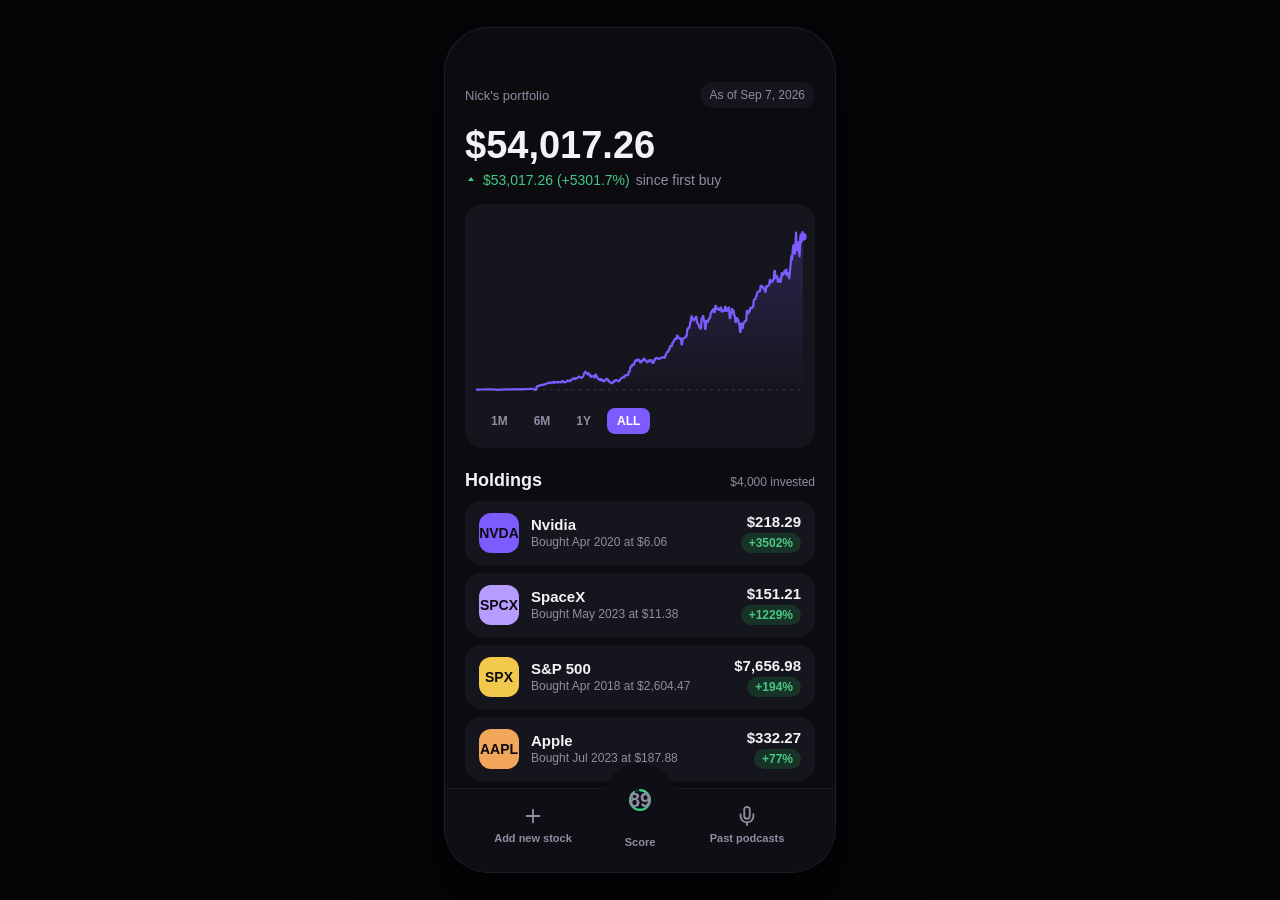
==== index.html @ 30b6b95d "Nick's portfolio tracker: dark phone UI, real price history, score, Canva export Co-Authored-By: Cla" ====
<!doctype html>
<html lang="en">
<head>
<meta charset="utf-8">
<meta name="viewport" content="width=device-width, initial-scale=1, viewport-fit=cover">
<title>Nick's Portfolio</title>
<meta name="theme-color" content="#0B0B10">
<link rel="stylesheet" href="styles.css">
</head>
<body>
<div class="stage">
  <div class="phone" id="phone">
    <main class="screen" id="screen"></main>
    <nav class="tabbar" id="tabbar"></nav>
  </div>
</div>
<script src="data.js"></script>
<script src="app.js"></script>
</body>
</html>
---- styles.css ----
/* Nick's Portfolio - dark, flat purple accent, phone-first */
:root{
  --bg:#0B0B10;
  --card:#15151D;
  --card-2:#1C1C27;
  --line:#26263A;
  --text:#F2F2F7;
  --muted:#8E8EA3;
  --accent:#7C5CFF;
  --accent-soft:#2A2350;
  --gain:#47C784;
  --gain-soft:#173327;
  --loss:#F0645A;
  --loss-soft:#3A1F1F;
  --radius:18px;
  --nav-h:84px;
  color-scheme:dark;
}
*{box-sizing:border-box}
html,body{margin:0;background:#050508;color:var(--text);font-family:-apple-system,BlinkMacSystemFont,"SF Pro Text","Helvetica Neue",Helvetica,Arial,sans-serif;-webkit-font-smoothing:antialiased}
button{font:inherit;color:inherit;background:none;border:0;padding:0;cursor:pointer}
a{color:inherit;text-decoration:none}
.tnum{font-variant-numeric:tabular-nums}

.stage{min-height:100dvh;display:grid;place-items:center;padding:24px}
.phone{position:relative;width:390px;height:844px;background:var(--bg);border-radius:44px;overflow:hidden;box-shadow:0 0 0 1px #1E1E28,0 40px 80px rgba(0,0,0,.6)}
body.fit{background:var(--bg)}body.fit .stage{padding:0;min-height:0;display:block}body.fit .phone{border-radius:0;box-shadow:none}
@media (max-width:420px){.stage{padding:0}.phone{width:100%;height:100dvh;border-radius:0;box-shadow:none}}

.screen{position:absolute;inset:0;overflow-y:auto;padding:54px 20px calc(var(--nav-h) + 16px);scrollbar-width:none}
.screen::-webkit-scrollbar{display:none}

/* header */
.eyebrow{font-size:13px;color:var(--muted);letter-spacing:0;margin:0 0 4px}
.h1{font-size:34px;font-weight:700;margin:0;line-height:1.05;text-wrap:balance}
.big{font-size:38px;font-weight:700;margin:0;line-height:1.05}
.delta{display:flex;align-items:center;gap:6px;font-size:14px;margin-top:6px}
.delta.up{color:var(--gain)}.delta.down{color:var(--loss)}
.delta .sub{color:var(--muted)}
.topbar{display:flex;align-items:center;justify-content:space-between;margin-bottom:18px}
.iconbtn{width:36px;height:36px;border-radius:12px;background:var(--card);display:grid;place-items:center;color:var(--text)}
.iconbtn svg{width:18px;height:18px}
.chip-date{font-size:12px;color:var(--muted);background:var(--card);padding:6px 10px;border-radius:999px}

/* cards */
.card{background:var(--card);border-radius:var(--radius);padding:16px;margin-top:16px}
.card.tight{padding:14px 16px}
.card-title{font-size:13px;color:var(--muted);margin:0 0 4px}
.card-value{font-size:22px;font-weight:700;margin:0}
.grid2{display:grid;grid-template-columns:1fr 1fr;gap:12px;margin-top:16px}
.grid2 .card{margin-top:0}

/* chart */
.chart{position:relative;height:170px;margin:8px -4px 0}
.chart svg{width:100%;height:100%;display:block;overflow:visible}
.ranges{display:flex;gap:6px;margin-top:12px}
.ranges button{font-size:12px;font-weight:600;padding:6px 10px;border-radius:8px;color:var(--muted)}
.ranges button.on{background:var(--accent);color:#fff}
.legend{display:flex;flex-wrap:wrap;gap:10px 14px;margin-top:10px;font-size:12px;color:var(--muted)}
.legend i{display:inline-block;width:8px;height:8px;border-radius:50%;margin-right:6px;vertical-align:1px}

/* holdings list */
.section{display:flex;align-items:baseline;justify-content:space-between;margin:22px 0 10px}
.section h2{font-size:18px;font-weight:700;margin:0}
.section span{font-size:12px;color:var(--muted)}
.row{display:flex;align-items:center;gap:12px;width:100%;text-align:left;padding:12px 14px;background:var(--card);border-radius:16px;margin-bottom:8px}
.row:active{background:var(--card-2)}
.tile{width:40px;height:40px;border-radius:12px;display:grid;place-items:center;font-weight:700;font-size:14px;color:#0B0B10;flex:none}
.row .name{font-size:15px;font-weight:600;margin:0}
.row .meta{font-size:12px;color:var(--muted);margin:2px 0 0}
.row .right{margin-left:auto;text-align:right}
.row .price{font-size:15px;font-weight:600;margin:0}
.pill{display:inline-block;font-size:12px;font-weight:600;padding:3px 8px;border-radius:999px;margin-top:3px}
.pill.up{background:var(--gain-soft);color:var(--gain)}
.pill.down{background:var(--loss-soft);color:var(--loss)}

/* score ring */
.ring{position:relative;display:grid;place-items:center}
.ring svg{transform:rotate(-90deg)}
.ring .num{position:absolute;font-weight:700;letter-spacing:0}
.ring .lbl{position:absolute;font-size:11px;color:var(--muted);top:calc(50% + 14px)}
.bar{height:6px;background:var(--line);border-radius:3px;overflow:hidden;margin-top:8px}
.bar i{display:block;height:100%;background:var(--accent);border-radius:3px}
.kv{display:flex;justify-content:space-between;font-size:13px;color:var(--muted);margin-top:10px}
.kv b{color:var(--text);font-weight:600}
.note{font-size:12px;color:var(--muted);line-height:1.45;margin:12px 0 0}
.note b{color:var(--text)}

/* podcasts */
.cta{display:flex;align-items:center;justify-content:center;gap:10px;width:100%;padding:18px;border-radius:999px;background:var(--accent);color:#fff;font-size:18px;font-weight:700;margin-top:16px}
.cta svg{width:22px;height:22px}
.ep{display:flex;gap:12px;align-items:center;width:100%;text-align:left;padding:12px 14px;background:var(--card);border-radius:16px;margin-bottom:8px}
.ep .play{width:40px;height:40px;border-radius:50%;background:var(--accent-soft);color:var(--accent);display:grid;place-items:center;flex:none}
.ep .play svg{width:16px;height:16px;margin-left:2px}
.ep .t{font-size:14px;font-weight:600;margin:0;line-height:1.25}
.ep .m{font-size:12px;color:var(--muted);margin:3px 0 0}
.tags{display:flex;gap:6px;margin-top:6px}
.tags span{font-size:10px;font-weight:600;padding:2px 6px;border-radius:6px;background:var(--card-2);color:var(--muted)}

/* form */
.field{margin-top:14px}
.field label{display:block;font-size:12px;color:var(--muted);margin-bottom:6px}
.field input{width:100%;background:var(--card);border:1px solid transparent;border-radius:14px;padding:14px;color:var(--text);font-size:16px}
.field input:focus{outline:none;border-color:var(--accent)}
.field input::placeholder{color:#5D5D72}
.hint{font-size:12px;color:var(--muted);margin-top:8px}
.btn{display:block;width:100%;padding:16px;border-radius:16px;background:var(--accent);color:#fff;font-weight:700;font-size:16px;text-align:center;margin-top:22px}
.btn.ghost{background:var(--card);color:var(--text)}

/* tab bar */
.tabbar{position:absolute;left:0;right:0;bottom:0;height:var(--nav-h);background:#0E0E14;border-top:1px solid #1A1A24;display:grid;grid-template-columns:1fr auto 1fr;align-items:start;padding:10px 12px 0}
.tab{display:flex;flex-direction:column;align-items:center;gap:5px;font-size:11px;font-weight:600;color:var(--muted);padding:6px 4px}
.tab svg{width:22px;height:22px}
.tab.on{color:var(--text)}
.tab.score{margin-top:-30px;padding:0}
.tab.score .ring{width:62px;height:62px;border-radius:50%;background:#0E0E14;box-shadow:0 0 0 6px #0E0E14}
.tab.score .num{font-size:20px}

/* toast */
.toast{position:absolute;left:20px;right:20px;bottom:calc(var(--nav-h) + 12px);background:var(--card-2);color:var(--text);padding:12px 14px;border-radius:14px;font-size:14px;text-align:center;opacity:0;transform:translateY(8px);transition:opacity .18s ease-out,transform .18s ease-out;pointer-events:none}
.toast.show{opacity:1;transform:none}

@media (prefers-reduced-motion:reduce){*{transition:none!important}}
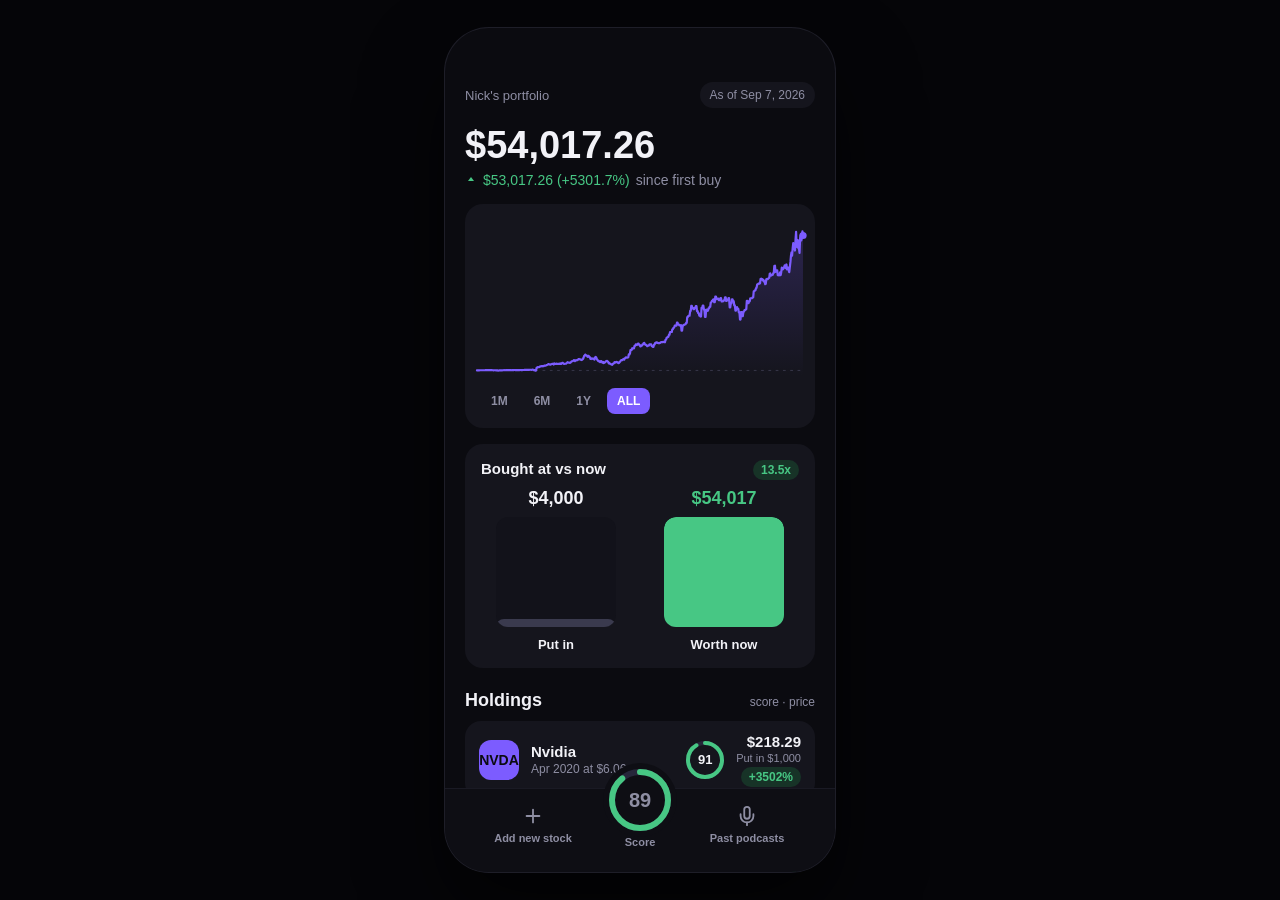
==== commit 5cc4be14: "Cache-bust css/js so Pages updates show right away Co-Authored-By: Claude Fable 5.1 <noreply@anthrop" ====
--- a/index.html
+++ b/index.html
@@ -5,7 +5,7 @@
 <meta name="viewport" content="width=device-width, initial-scale=1, viewport-fit=cover">
 <title>Nick's Portfolio</title>
 <meta name="theme-color" content="#0B0B10">
-<link rel="stylesheet" href="styles.css">
+<link rel="stylesheet" href="styles.css?v=202609122316">
 </head>
 <body>
 <div class="stage">
@@ -14,7 +14,7 @@
     <nav class="tabbar" id="tabbar"></nav>
   </div>
 </div>
-<script src="data.js"></script>
-<script src="app.js"></script>
+<script src="data.js?v=202609122316"></script>
+<script src="app.js?v=202609122316"></script>
 </body>
 </html>
--- a/styles.css
+++ b/styles.css
@@ -51,7 +51,7 @@
 .grid2 .card{margin-top:0}
 
 /* chart */
-.chart{position:relative;height:170px;margin:8px -4px 0}
+.chart{position:relative;height:150px;margin:8px -4px 0}
 .chart svg{width:100%;height:100%;display:block;overflow:visible}
 .ranges{display:flex;gap:6px;margin-top:12px}
 .ranges button{font-size:12px;font-weight:600;padding:6px 10px;border-radius:8px;color:var(--muted)}
@@ -66,19 +66,33 @@
 .row{display:flex;align-items:center;gap:12px;width:100%;text-align:left;padding:12px 14px;background:var(--card);border-radius:16px;margin-bottom:8px}
 .row:active{background:var(--card-2)}
 .tile{width:40px;height:40px;border-radius:12px;display:grid;place-items:center;font-weight:700;font-size:14px;color:#0B0B10;flex:none}
-.row .name{font-size:15px;font-weight:600;margin:0}
-.row .meta{font-size:12px;color:var(--muted);margin:2px 0 0}
+.row .name{font-size:15px;font-weight:600;margin:0;white-space:nowrap;overflow:hidden;text-overflow:ellipsis}
+.row .meta{font-size:12px;color:var(--muted);margin:2px 0 0;white-space:nowrap}
+.row > div:nth-child(2){min-width:0;flex:1}
 .row .right{margin-left:auto;text-align:right}
 .row .price{font-size:15px;font-weight:600;margin:0}
+.row .putin{font-size:11px;color:var(--muted);margin:2px 0 0;white-space:nowrap}
 .pill{display:inline-block;font-size:12px;font-weight:600;padding:3px 8px;border-radius:999px;margin-top:3px}
 .pill.up{background:var(--gain-soft);color:var(--gain)}
 .pill.down{background:var(--loss-soft);color:var(--loss)}
+
+/* two-bar bought vs now */
+.twobar{display:grid;grid-template-columns:1fr 1fr;gap:18px;align-items:end;margin-top:8px}
+.twobar .col{display:flex;flex-direction:column;align-items:center;text-align:center}
+.twobar .val{font-size:18px;font-weight:700;margin:0 0 8px}
+.twobar .bar-v{width:100%;max-width:120px;height:110px;background:#12121A;border-radius:12px;display:flex;align-items:flex-end;overflow:hidden}
+.twobar .bar-v i{display:block;width:100%;border-radius:12px 12px 0 0}
+.twobar .lbl{font-size:13px;font-weight:600;margin:10px 0 0}
+.twobar .sub{font-size:11px;color:var(--muted);margin:2px 0 0}
+.rowscore{flex:none;margin-left:auto}
+.row .right{margin-left:0}
+.rowscore .ring .num{font-weight:700}
 
 /* score ring */
 .ring{position:relative;display:grid;place-items:center}
 .ring svg{transform:rotate(-90deg)}
 .ring .num{position:absolute;font-weight:700;letter-spacing:0}
-.ring .lbl{position:absolute;font-size:11px;color:var(--muted);top:calc(50% + 14px)}
+.ring .lbl{position:absolute;font-size:12px;color:var(--muted);top:calc(50% + var(--lbl-off,14px))}
 .bar{height:6px;background:var(--line);border-radius:3px;overflow:hidden;margin-top:8px}
 .bar i{display:block;height:100%;background:var(--accent);border-radius:3px}
 .kv{display:flex;justify-content:space-between;font-size:13px;color:var(--muted);margin-top:10px}
@@ -110,7 +124,7 @@
 /* tab bar */
 .tabbar{position:absolute;left:0;right:0;bottom:0;height:var(--nav-h);background:#0E0E14;border-top:1px solid #1A1A24;display:grid;grid-template-columns:1fr auto 1fr;align-items:start;padding:10px 12px 0}
 .tab{display:flex;flex-direction:column;align-items:center;gap:5px;font-size:11px;font-weight:600;color:var(--muted);padding:6px 4px}
-.tab svg{width:22px;height:22px}
+.tab > svg{width:22px;height:22px}
 .tab.on{color:var(--text)}
 .tab.score{margin-top:-30px;padding:0}
 .tab.score .ring{width:62px;height:62px;border-radius:50%;background:#0E0E14;box-shadow:0 0 0 6px #0E0E14}
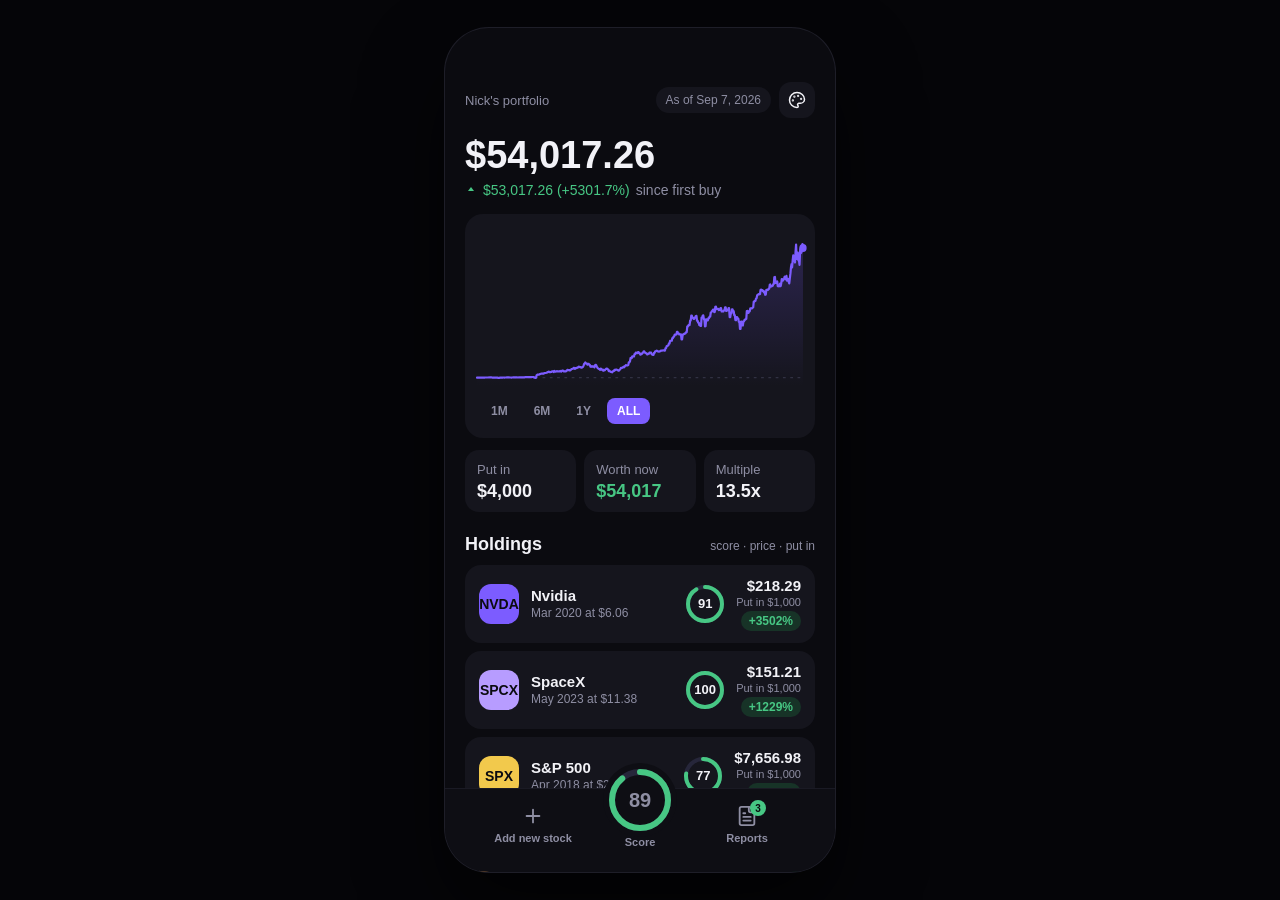
==== commit f5f8c255: "Nick's feedback round: exit range, entry/now chart markers, lots, analyst targets, reports replace p" ====
--- a/index.html
+++ b/index.html
@@ -5,7 +5,7 @@
 <meta name="viewport" content="width=device-width, initial-scale=1, viewport-fit=cover">
 <title>Nick's Portfolio</title>
 <meta name="theme-color" content="#0B0B10">
-<link rel="stylesheet" href="styles.css?v=202609122316">
+<link rel="stylesheet" href="styles.css?v=202609141204">
 </head>
 <body>
 <div class="stage">
@@ -14,7 +14,7 @@
     <nav class="tabbar" id="tabbar"></nav>
   </div>
 </div>
-<script src="data.js?v=202609122316"></script>
-<script src="app.js?v=202609122316"></script>
+<script src="data.js?v=202609141204"></script>
+<script src="app.js?v=202609141204"></script>
 </body>
 </html>
--- a/styles.css
+++ b/styles.css
@@ -16,6 +16,9 @@
   --nav-h:84px;
   color-scheme:dark;
 }
+:root[data-theme="mint"],[data-theme="mint"]{--accent:#3DBF8A;--accent-soft:#163A2C}
+:root[data-theme="sky"],[data-theme="sky"]{--accent:#4C9AFF;--accent-soft:#16294A}
+:root[data-theme="amber"],[data-theme="amber"]{--accent:#F2A65A;--accent-soft:#3F2A14}
 *{box-sizing:border-box}
 html,body{margin:0;background:#050508;color:var(--text);font-family:-apple-system,BlinkMacSystemFont,"SF Pro Text","Helvetica Neue",Helvetica,Arial,sans-serif;-webkit-font-smoothing:antialiased}
 button{font:inherit;color:inherit;background:none;border:0;padding:0;cursor:pointer}
@@ -67,7 +70,7 @@
 .row:active{background:var(--card-2)}
 .tile{width:40px;height:40px;border-radius:12px;display:grid;place-items:center;font-weight:700;font-size:14px;color:#0B0B10;flex:none}
 .row .name{font-size:15px;font-weight:600;margin:0;white-space:nowrap;overflow:hidden;text-overflow:ellipsis}
-.row .meta{font-size:12px;color:var(--muted);margin:2px 0 0;white-space:nowrap}
+.row .meta{font-size:12px;color:var(--muted);margin:2px 0 0;white-space:nowrap;overflow:hidden;text-overflow:ellipsis}
 .row > div:nth-child(2){min-width:0;flex:1}
 .row .right{margin-left:auto;text-align:right}
 .row .price{font-size:15px;font-weight:600;margin:0}
@@ -76,17 +79,65 @@
 .pill.up{background:var(--gain-soft);color:var(--gain)}
 .pill.down{background:var(--loss-soft);color:var(--loss)}
 
-/* two-bar bought vs now */
-.twobar{display:grid;grid-template-columns:1fr 1fr;gap:18px;align-items:end;margin-top:8px}
-.twobar .col{display:flex;flex-direction:column;align-items:center;text-align:center}
-.twobar .val{font-size:18px;font-weight:700;margin:0 0 8px}
-.twobar .bar-v{width:100%;max-width:120px;height:110px;background:#12121A;border-radius:12px;display:flex;align-items:flex-end;overflow:hidden}
-.twobar .bar-v i{display:block;width:100%;border-radius:12px 12px 0 0}
-.twobar .lbl{font-size:13px;font-weight:600;margin:10px 0 0}
-.twobar .sub{font-size:11px;color:var(--muted);margin:2px 0 0}
 .rowscore{flex:none;margin-left:auto}
 .row .right{margin-left:0}
 .rowscore .ring .num{font-weight:700}
+
+/* stat strip */
+.stats{display:grid;grid-template-columns:1fr 1fr 1fr;gap:8px;margin-top:12px}
+.stats > div{background:var(--card);border-radius:14px;padding:12px 12px 10px}
+.stats .card-value{font-size:18px}
+
+/* chips + tiers */
+.chips{display:flex;flex-wrap:wrap;gap:6px;margin-top:10px}
+.chips span{font-size:11px;font-weight:600;padding:4px 9px;border-radius:999px;background:var(--card-2);color:var(--muted);border:1px solid var(--line)}
+.tier{display:inline-block;font-size:10px;font-weight:700;padding:2px 7px;border-radius:6px;vertical-align:2px;margin-left:4px}
+.tier.top{background:var(--gain-soft);color:var(--gain)}
+.tier.solid{background:var(--accent-soft);color:var(--accent)}
+.tier.watch{background:#3A2F14;color:#F2C94C}
+.tier.weak{background:var(--loss-soft);color:var(--loss)}
+.tiers{display:flex;gap:6px;flex-wrap:wrap;margin-top:12px}
+.tiers .tier{margin:0;font-size:11px;padding:4px 9px}
+.rank{width:22px;font-size:13px;font-weight:700;color:var(--muted);text-align:center;flex:none}
+.linkbtn{font-size:12px;font-weight:600;color:var(--accent)}
+.body{font-size:13px;line-height:1.5;color:var(--text);margin:6px 0 0}
+.body b{font-weight:700}
+
+/* lots */
+.lot{display:flex;justify-content:space-between;align-items:center;padding:9px 0;border-top:1px solid var(--line);font-size:13px}
+.lot:first-of-type{border-top:0}
+.lot > div{display:flex;flex-direction:column;gap:2px}
+.lot .right{text-align:right}
+.lot span{font-size:12px;color:var(--muted)}
+.lot span.up{color:var(--gain)}.lot span.down{color:var(--loss)}
+.up{color:var(--gain)}.down{color:var(--loss)}
+
+/* exit range + analyst target bars */
+.exitbar{margin-top:22px}
+.exitbar .track{position:relative;height:10px;border-radius:5px;background:var(--line)}
+.exitbar .track i{position:absolute;top:0;height:100%}
+.exitbar .fair{background:var(--accent);opacity:.55;border-radius:5px}
+.exitbar .opt{background:var(--gain);border-radius:0 5px 5px 0}
+.exitbar b{position:absolute;top:-4px;width:18px;height:18px;margin-left:-9px;border-radius:50%;background:var(--text);border:3px solid var(--card)}
+.exitbar b.mean{background:var(--accent)}
+.exitbar b span{position:absolute;top:-20px;left:50%;transform:translateX(-50%);white-space:nowrap;font-size:10px;font-weight:600;color:var(--muted)}
+.exitbar b.mean span{top:20px;color:var(--accent)}
+.exitbar .ends{display:flex;justify-content:space-between;font-size:11px;color:var(--muted);margin-top:8px}
+.legend-row{display:flex;gap:14px;flex-wrap:wrap;font-size:11px;color:var(--muted);margin-top:10px}
+.sw{display:inline-block;width:10px;height:10px;border-radius:3px;margin-right:5px;vertical-align:-1px}
+.sw.fair{background:var(--accent);opacity:.55}.sw.opt{background:var(--gain)}
+
+/* reports */
+.ep .tile{width:40px;height:40px;font-size:12px}
+.new{display:inline-block;font-size:10px;font-weight:700;padding:1px 6px;border-radius:6px;background:var(--gain-soft);color:var(--gain);vertical-align:2px;margin-left:4px}
+.player{display:flex;align-items:center;gap:12px;width:100%;text-align:left;padding:12px 14px;background:var(--accent-soft);border-radius:16px;margin-top:14px}
+.player .play{width:40px;height:40px;border-radius:50%;background:var(--accent);color:#fff;display:grid;place-items:center;flex:none}
+.player .play svg{width:16px;height:16px;margin-left:2px}
+.player b{display:block;font-size:14px}
+.player span:not(.play){font-size:12px;color:var(--muted)}
+.badgewrap{position:relative;display:inline-block;width:22px;height:22px}
+.badgewrap svg{width:22px;height:22px}
+.badge{position:absolute;top:-5px;right:-8px;min-width:16px;height:16px;padding:0 4px;border-radius:8px;background:var(--gain);color:#0B0B10;font-size:10px;font-weight:700;font-style:normal;display:grid;place-items:center}
 
 /* score ring */
 .ring{position:relative;display:grid;place-items:center}
@@ -100,9 +151,7 @@
 .note{font-size:12px;color:var(--muted);line-height:1.45;margin:12px 0 0}
 .note b{color:var(--text)}
 
-/* podcasts */
-.cta{display:flex;align-items:center;justify-content:center;gap:10px;width:100%;padding:18px;border-radius:999px;background:var(--accent);color:#fff;font-size:18px;font-weight:700;margin-top:16px}
-.cta svg{width:22px;height:22px}
+/* reports list */
 .ep{display:flex;gap:12px;align-items:center;width:100%;text-align:left;padding:12px 14px;background:var(--card);border-radius:16px;margin-bottom:8px}
 .ep .play{width:40px;height:40px;border-radius:50%;background:var(--accent-soft);color:var(--accent);display:grid;place-items:center;flex:none}
 .ep .play svg{width:16px;height:16px;margin-left:2px}
@@ -119,7 +168,7 @@
 .field input::placeholder{color:#5D5D72}
 .hint{font-size:12px;color:var(--muted);margin-top:8px}
 .btn{display:block;width:100%;padding:16px;border-radius:16px;background:var(--accent);color:#fff;font-weight:700;font-size:16px;text-align:center;margin-top:22px}
-.btn.ghost{background:var(--card);color:var(--text)}
+.btn.ghost{background:var(--card);color:var(--text);margin-top:16px}
 
 /* tab bar */
 .tabbar{position:absolute;left:0;right:0;bottom:0;height:var(--nav-h);background:#0E0E14;border-top:1px solid #1A1A24;display:grid;grid-template-columns:1fr auto 1fr;align-items:start;padding:10px 12px 0}
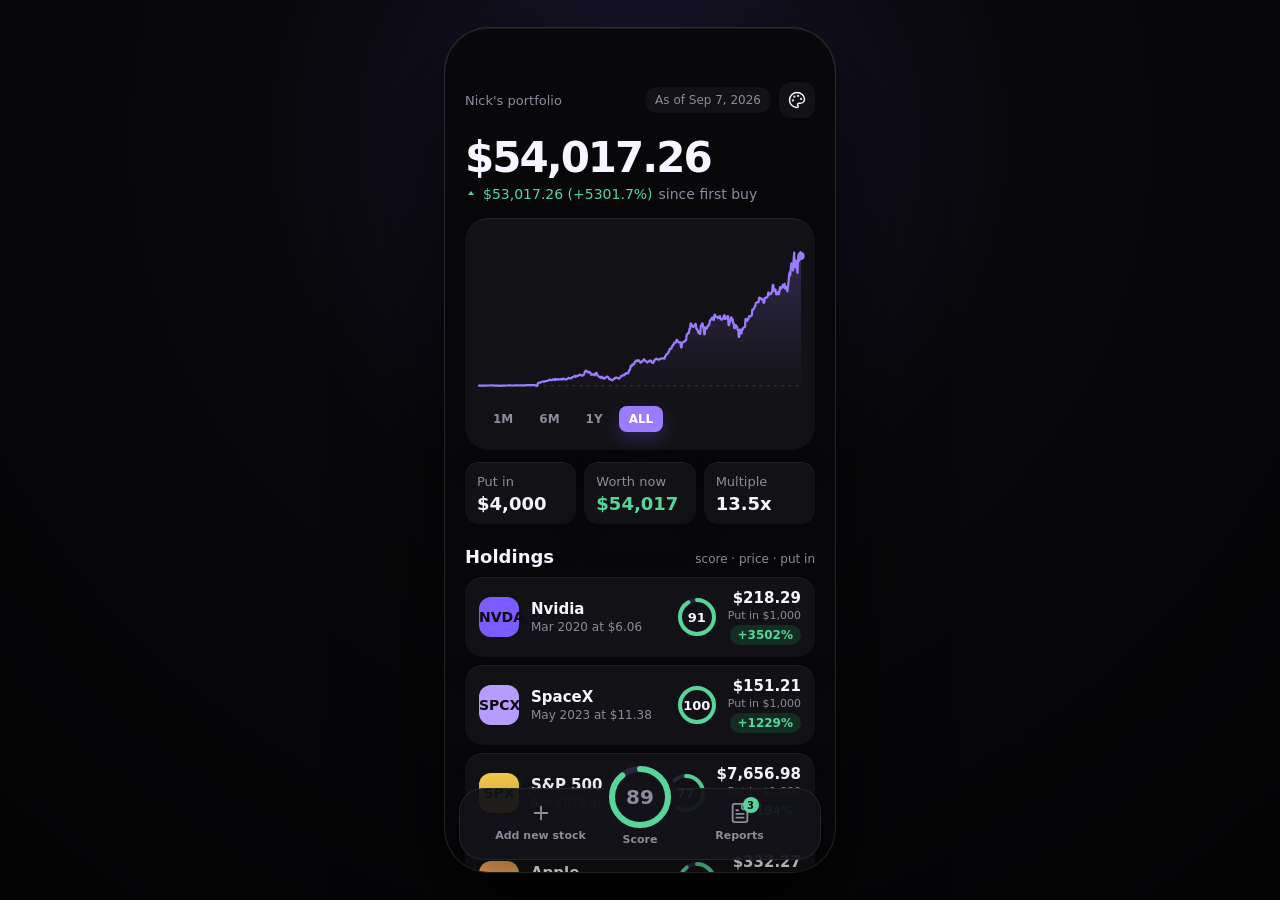
==== commit ede32111: "Add three portfolio UI directions and comparison gallery" ====
--- a/index.html
+++ b/index.html
@@ -6,6 +6,7 @@
 <title>Nick's Portfolio</title>
 <meta name="theme-color" content="#0B0B10">
 <link rel="stylesheet" href="styles.css?v=202609141204">
+<link rel="stylesheet" href="ui-variants.css?v=202609141500">
 </head>
 <body>
 <div class="stage">
--- a/ui-variants.css
+++ b/ui-variants.css
@@ -0,0 +1,69 @@
+/* Three visual directions for the same product. Selected with ?ui=obsidian|ledger|signal. */
+html[data-ui]{--motion:cubic-bezier(.22,1,.36,1)}
+html[data-ui] body,html[data-ui] button,html[data-ui] input{font-family:"Avenir Next","SF Pro Display",system-ui,sans-serif}
+html[data-ui] .phone{transition:background .7s var(--motion),box-shadow .7s var(--motion)}
+html[data-ui] .card,html[data-ui] .row,html[data-ui] .ep,html[data-ui] .player,html[data-ui] .iconbtn,html[data-ui] .stats>div{transition:transform .55s var(--motion),background .55s var(--motion),box-shadow .55s var(--motion)}
+html[data-ui] .row:hover,html[data-ui] .ep:hover{transform:translateY(-2px)}
+html[data-ui] .screen>*{animation:ui-enter .72s var(--motion) both}
+html[data-ui] .screen>*:nth-child(2){animation-delay:.04s}
+html[data-ui] .screen>*:nth-child(3){animation-delay:.08s}
+html[data-ui] .screen>*:nth-child(4){animation-delay:.12s}
+@keyframes ui-enter{from{opacity:0;transform:translateY(12px)}to{opacity:1;transform:none}}
+
+/* Obsidian: black glass, restrained violet, dimensional cards. */
+html[data-ui="obsidian"]{
+  --bg:#08080b;--card:#121216;--card-2:#19191f;--line:#292832;--text:#f7f5ff;--muted:#8d8a9b;
+  --accent:#9b7cff;--accent-soft:#28203f;--gain:#57d69a;--gain-soft:#142d23;--loss:#ff766f;--loss-soft:#351b1c;
+}
+html[data-ui="obsidian"] body{background:radial-gradient(circle at 50% 15%,#1b1530 0,#08080b 38%,#030304 100%)}
+html[data-ui="obsidian"] .phone{box-shadow:0 0 0 1px rgba(255,255,255,.12),0 45px 100px rgba(0,0,0,.72),inset 0 1px rgba(255,255,255,.06)}
+html[data-ui="obsidian"] .card,html[data-ui="obsidian"] .row,html[data-ui="obsidian"] .ep,html[data-ui="obsidian"] .stats>div{box-shadow:inset 0 1px rgba(255,255,255,.055),0 12px 32px rgba(0,0,0,.16)}
+html[data-ui="obsidian"] .card{border-radius:24px;padding:18px}
+html[data-ui="obsidian"] .row,html[data-ui="obsidian"] .ep{border-radius:18px}
+html[data-ui="obsidian"] .h1{font-size:37px;letter-spacing:-1.7px}
+html[data-ui="obsidian"] .big{font-size:42px;letter-spacing:-2px}
+html[data-ui="obsidian"] .tabbar{left:14px;right:14px;bottom:12px;height:72px;border:1px solid rgba(255,255,255,.08);border-radius:24px;background:rgba(18,18,24,.94);padding-top:7px;box-shadow:0 18px 40px rgba(0,0,0,.42)}
+html[data-ui="obsidian"] .tab.score .ring{background:#121218;box-shadow:0 0 0 6px #121218}
+html[data-ui="obsidian"] .ranges button.on{box-shadow:0 7px 18px rgba(124,92,255,.25)}
+
+/* Ledger: warm paper, editorial contrast, clear wealth-report hierarchy. */
+html[data-ui="ledger"]{
+  --bg:#f1eee6;--card:#fbf8f1;--card-2:#e8e3d8;--line:#d8d1c3;--text:#1d211d;--muted:#77786f;
+  --accent:#285f4b;--accent-soft:#dce8df;--gain:#247a54;--gain-soft:#dbeade;--loss:#b44c3f;--loss-soft:#f1ddd7;color-scheme:light;
+}
+html[data-ui="ledger"] body{background:#d8d3c8;background-image:radial-gradient(rgba(42,52,44,.08) .6px,transparent .6px);background-size:5px 5px}
+html[data-ui="ledger"] .phone{box-shadow:0 0 0 1px rgba(47,47,38,.16),0 42px 90px rgba(56,48,34,.28);background:var(--bg)}
+html[data-ui="ledger"] .screen{padding-left:22px;padding-right:22px}
+html[data-ui="ledger"] .eyebrow,html[data-ui="ledger"] .card-title{text-transform:uppercase;letter-spacing:.13em;font-size:10px;font-weight:700}
+html[data-ui="ledger"] .h1,html[data-ui="ledger"] .big{font-family:Iowan Old Style,"Baskerville",Georgia,serif;font-weight:600;letter-spacing:-1.5px}
+html[data-ui="ledger"] .h1{font-size:39px}.big{font-size:42px}
+html[data-ui="ledger"] .card{border-radius:5px;padding:18px;box-shadow:0 1px 0 rgba(48,45,34,.08),0 12px 28px rgba(65,54,36,.06)}
+html[data-ui="ledger"] .row,html[data-ui="ledger"] .ep{border-radius:5px;border-left:3px solid transparent;box-shadow:0 1px 0 rgba(48,45,34,.07)}
+html[data-ui="ledger"] .row:hover,html[data-ui="ledger"] .ep:hover{border-left-color:var(--accent)}
+html[data-ui="ledger"] .tile{border-radius:50%;color:#fff!important}
+html[data-ui="ledger"] .chip-date,html[data-ui="ledger"] .iconbtn{border-radius:999px}
+html[data-ui="ledger"] .tabbar{background:#faf7ef;border-top:1px solid #d5cfc2}
+html[data-ui="ledger"] .tab.score .ring{background:#faf7ef;box-shadow:0 0 0 6px #faf7ef}
+html[data-ui="ledger"] .field input{color:var(--text);border-color:var(--line)}
+
+/* Signal: cool navy terminal, cyan accents, compact data rhythm. */
+html[data-ui="signal"]{
+  --bg:#07121d;--card:#0d1d2a;--card-2:#122838;--line:#1d3a4d;--text:#eefaff;--muted:#7ea0b2;
+  --accent:#28c7e6;--accent-soft:#103947;--gain:#42dfa0;--gain-soft:#10382d;--loss:#ff6f78;--loss-soft:#3a1921;
+}
+html[data-ui="signal"] body{background:radial-gradient(circle at 50% 10%,#123146 0,#06101a 42%,#03090f 100%)}
+html[data-ui="signal"] .phone{box-shadow:0 0 0 1px #214357,0 0 70px rgba(40,199,230,.13),0 40px 90px rgba(0,0,0,.62)}
+html[data-ui="signal"] .screen{background-image:linear-gradient(rgba(40,199,230,.025) 1px,transparent 1px),linear-gradient(90deg,rgba(40,199,230,.02) 1px,transparent 1px);background-size:24px 24px}
+html[data-ui="signal"] .h1,html[data-ui="signal"] .big{letter-spacing:-1.5px}
+html[data-ui="signal"] .eyebrow,html[data-ui="signal"] .card-title,html[data-ui="signal"] .chip-date{font-family:"SFMono-Regular",Menlo,monospace;text-transform:uppercase;letter-spacing:.08em;font-size:10px}
+html[data-ui="signal"] .card{border-radius:14px;box-shadow:inset 0 0 0 1px rgba(75,205,231,.08)}
+html[data-ui="signal"] .row,html[data-ui="signal"] .ep{border-radius:12px;box-shadow:inset 0 0 0 1px rgba(75,205,231,.06)}
+html[data-ui="signal"] .tile{border-radius:8px}
+html[data-ui="signal"] .ranges{padding:4px;background:#091722;border-radius:12px}
+html[data-ui="signal"] .ranges button{flex:1}
+html[data-ui="signal"] .tabbar{background:#081621;border-top-color:#1d3a4d}
+html[data-ui="signal"] .tab.score .ring{background:#081621;box-shadow:0 0 0 6px #081621}
+html[data-ui="signal"] .bar{height:4px}
+
+@media(max-width:420px){html[data-ui="obsidian"] .tabbar{bottom:8px}}
+@media(prefers-reduced-motion:reduce){html[data-ui] .screen>*{animation:none}}
